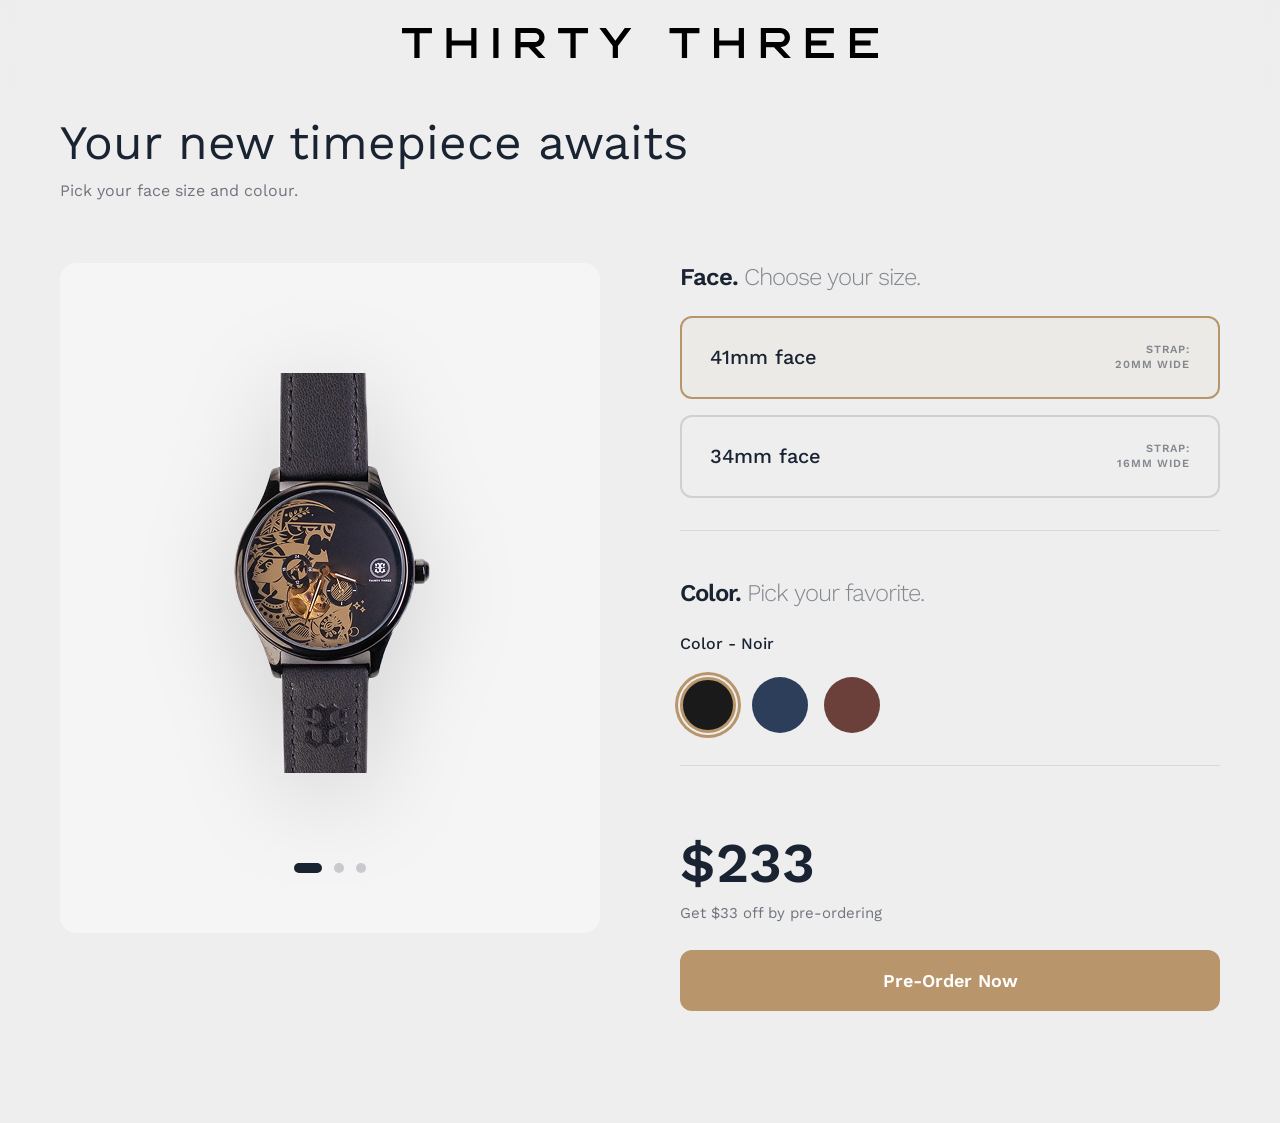
==== pre-order.html @ ae433967 "Pre-Order Page" ====
<!doctype html>
<html lang="en">
  <head>
    <meta charset="UTF-8" />
    <meta name="viewport" content="width=device-width, initial-scale=1.0" />
    <title>Pre-Order | ThirtyThree Collection</title>
    <link
      rel="icon"
      type="image/x-icon"
      href="./Assets/Logomark - Black-1.png"
    />
    <link rel="stylesheet" href="style.css" />
  </head>
  <body>
    <div class="top-logo-brand" id="topLogoBrand">
      <a href="index.html" class="brand-logo-link">
        <img
          src="./Assets/logo text - rexton.svg"
          alt="ThirtyThree Collection"
          class="brand-logo"
        />
      </a>
    </div>

    <section class="preorder-section">
      <div class="preorder-container">
        <div class="preorder-header">
          <h1 class="preorder-title">Your new timepiece awaits</h1>
          <p class="preorder-subtitle">Pick your face size and colour.</p>
        </div>

        <div class="preorder-content">
          <div class="preorder-image-section">
            <div class="watch-display-area">
              <img
                src="./Assets/Chapter 1.1 Noir/Noir M main 01.png"
                alt="Selected watch"
                class="selected-watch-image"
                id="selectedWatchImage"
              />
            </div>
            <div class="image-dots">
              <span class="dot active"></span>
              <span class="dot"></span>
              <span class="dot"></span>
            </div>
          </div>

          <div class="preorder-config-section">
            <div class="config-group">
              <h2 class="config-label">
                Face. <span class="config-label-light">Choose your size.</span>
              </h2>

              <div class="size-options">
                <div class="size-option active" data-size="41mm">
                  <div class="size-option-content">
                    <span class="size-option-name">41mm face</span>
                    <span class="size-option-detail"
                      >STRAP:<br />20MM WIDE</span
                    >
                  </div>
                </div>

                <div class="size-option" data-size="34mm">
                  <div class="size-option-content">
                    <span class="size-option-name">34mm face</span>
                    <span class="size-option-detail"
                      >STRAP:<br />16MM WIDE</span
                    >
                  </div>
                </div>
              </div>
            </div>

            <div class="config-group">
              <h2 class="config-label">
                Color.
                <span class="config-label-light">Pick your favorite.</span>
              </h2>

              <p class="selected-color-name">Color - Noir</p>

              <div class="color-options">
                <div
                  class="color-swatch active"
                  data-color="noir"
                  style="background: #1a1a1a"
                ></div>
                <div
                  class="color-swatch"
                  data-color="marine"
                  style="background: #2c3e5a"
                ></div>
                <div
                  class="color-swatch"
                  data-color="cognac"
                  style="background: #6b3f3a"
                ></div>
              </div>
            </div>

            <div class="config-group price-section">
              <div class="price-display">
                <div class="price-amount">$233</div>
                <div class="price-discount">Get $33 off by pre-ordering</div>
              </div>

              <button class="preorder-cta-button">Pre-Order Now</button>
            </div>
          </div>
        </div>
      </div>
    </section>

    <script src="script.js"></script>
  </body>
</html>
---- style.css ----
@import url("https://fonts.googleapis.com/css2?family=Work+Sans:ital,wght@0,100..900;1,100..900&display=swap");

* {
  margin: 0;
  padding: 0;
  box-sizing: border-box;
}

:root {
  --midnight: #0a0a0a;
  --gold: #b8956a;
  --cream: #f5f3f0;
  --navy: #1a2332;
  --off-white: #eeeeee;

  --fw-light: 300;
  --fw-regular: 400;
  --fw-medium: 500;
  --fw-semibold: 600;
  --fw-bold: 700;

  --fs-xs: 11px;
  --fs-sm: 13px;
  --fs-base: 16px;
  --fs-lg: 18px;
  --fs-xl: 20px;
  --fs-2xl: 24px;
  --fs-3xl: 36px;
  --fs-4xl: 44px;
  --fs-5xl: 52px;
  --fs-6xl: 64px;
  --fs-7xl: 100px;
  --fs-8xl: 140px;

  --btn-padding-sm: 12px 32px;
  --btn-padding-md: 16px 48px;
  --btn-padding-lg: 20px 60px;

  --transition-fast: 0.3s ease;
  --transition-base: 0.4s cubic-bezier(0.4, 0, 0.2, 1);
  --transition-slow: 0.6s ease;
}

body {
  font-family: "Work Sans", sans-serif;
  background: var(--off-white);
  color: var(--cream);
  overflow-x: hidden;
  overflow-y: auto; /* Add this */
}

html {
  scroll-behavior: smooth;
}

/* ==================== TYPOGRAPHY SYSTEM ==================== */

h1,
h2,
h3,
h4,
h5,
h6 {
  font-family: "Work Sans", sans-serif;
  font-weight: 700;
  line-height: 1.2;
  color: var(--navy);
  margin: 0;
}

h1 {
  font-size: var(--fs-8xl);
  letter-spacing: -3px;
  line-height: 0.95;
}

h2 {
  font-size: var(--fs-6xl);
  letter-spacing: -1px;
}

h3 {
  font-size: var(--fs-xl);
  font-weight: 600;
  letter-spacing: 0;
}

h4 {
  font-size: var(--fs-2xl);
  font-weight: 600;
}

h5 {
  font-size: var(--fs-lg);
  font-weight: 600;
}

h6 {
  font-size: var(--fs-base);
  font-weight: 600;
}

p {
  font-family: "Work Sans", sans-serif;
  font-size: var(--fs-base);
  font-weight: 400;
  line-height: 1.6;
  color: var(--navy);
  margin: 0;
}

.text-display {
  font-family: "Work Sans", sans-serif;
  font-size: var(--fs-8xl);
  font-weight: 700;
  letter-spacing: -3px;
  line-height: 0.95;
}

.text-title {
  font-family: "Work Sans", sans-serif;
  font-size: var(--fs-6xl);
  font-weight: 700;
  letter-spacing: -1px;
}

.text-subtitle {
  font-size: var(--fs-base);
  font-weight: 300;
  letter-spacing: 4px;
  text-transform: uppercase;
  color: rgba(26, 35, 50, 0.5);
}

.text-lg {
  font-size: var(--fs-lg);
  line-height: 1.6;
}

.text-sm {
  font-size: var(--fs-sm);
  line-height: 1.5;
}

.text-xs {
  font-size: var(--fs-xs);
  line-height: 1.4;
}

.text-label {
  font-size: var(--fs-sm);
  font-weight: 400;
  letter-spacing: 2px;
  text-transform: uppercase;
}

.text-accent {
  font-style: italic;
  color: var(--gold);
}

.font-light {
  font-weight: var(--fw-light);
}
.font-regular {
  font-weight: var(--fw-regular);
}
.font-medium {
  font-weight: var(--fw-medium);
}
.font-semibold {
  font-weight: var(--fw-semibold);
}
.font-bold {
  font-weight: var(--fw-bold);
}

.text-navy {
  color: var(--navy);
}
.text-gold {
  color: var(--gold);
}
.text-cream {
  color: var(--cream);
}
.text-midnight {
  color: var(--midnight);
}
.text-muted {
  color: rgba(26, 35, 50, 0.6);
}

.text-left {
  text-align: left;
}
.text-center {
  text-align: center;
}
.text-right {
  text-align: right;
}

@media (max-width: 1200px) {
  h1,
  .text-display {
    font-size: 100px;
    letter-spacing: -2px;
  }

  h2,
  .text-title {
    font-size: 52px;
  }
}

@media (max-width: 900px) {
  h1,
  .text-display {
    font-size: 80px;
    letter-spacing: -1.5px;
  }

  h2,
  .text-title {
    font-size: 44px;
  }

  h3 {
    font-size: 18px;
  }
}

@media (max-width: 768px) {
  h1,
  .text-display {
    font-size: 64px;
    letter-spacing: -1px;
  }

  h2,
  .text-title {
    font-size: 36px;
  }

  h3 {
    font-size: 18px;
  }

  .text-subtitle {
    font-size: 13px;
    letter-spacing: 3px;
  }

  p {
    font-size: 15px;
  }
}

@media (max-width: 480px) {
  h1,
  .text-display {
    font-size: 48px;
    letter-spacing: -0.5px;
    line-height: 1;
  }

  h2,
  .text-title {
    font-size: 32px;
  }

  h3 {
    font-size: 17px;
  }

  .text-subtitle {
    font-size: 12px;
  }

  p {
    font-size: 14px;
  }
}

/* ==================== PRELOADER ==================== */

/* ==================== PRELOADER ==================== */

.preloader {
  position: fixed;
  top: 0;
  left: 0;
  width: 100%;
  height: 100%;
  background: var(--off-white);
  display: flex;
  align-items: center;
  justify-content: center;
  z-index: 9999;
  opacity: 1;
  transition: opacity 0.8s ease;
}

.preloader.hidden {
  opacity: 0;
  pointer-events: none;
}

body.loading {
  overflow: hidden;
}

body.loading .top-logo-brand,
body.loading .hero,
body.loading .watch-sequence-section {
  opacity: 0;
}

.top-logo-brand,
.hero,
.watch-sequence-section {
  transition: opacity 0.8s ease 0.3s;
}

body.loaded .top-logo-brand,
body.loaded .hero,
body.loaded .watch-sequence-section {
  opacity: 1;
}

.preloader-content {
  position: relative;
  width: 300px;
  height: 300px;
}

.preloader-circle {
  width: 100%;
  height: 100%;
  transform: rotate(-90deg);
}

.preloader-track {
  fill: none;
  stroke: rgba(26, 35, 50, 0.1);
  stroke-width: 4;
}

.preloader-progress {
  fill: none;
  stroke: var(--gold);
  stroke-width: 4;
  stroke-linecap: round;
  stroke-dasharray: 534;
  stroke-dashoffset: 534;
  transition: stroke-dashoffset 0.1s linear;
}

.preloader-percentage {
  position: absolute;
  top: 50%;
  left: 50%;
  transform: translate(-50%, -50%);
  font-family: "Work Sans", sans-serif;
  font-size: 70px;
  font-weight: 600;
  color: var(--navy);
  background: var(--off-white);
  width: 100px;
  height: 100px;
  border-radius: 50%;
  display: flex;
  align-items: center;
  justify-content: center;
  z-index: 2;
}

.preloader-hand {
  position: absolute;
  top: 50%;
  left: 50%;
  width: 2px;
  height: 40px;
  background: var(--navy);
  transform-origin: 50% 100px;
  transform: translate(-50%, -100px) rotate(0deg);
  transition: opacity 0.3s ease;
  z-index: 1;
}

@media (max-width: 480px) {
  .preloader-content {
    width: 220px;
    height: 220px;
  }

  .preloader-hand {
    height: 80px;
    transform-origin: 50% 80px;
    transform: translate(-50%, -80px) rotate(0deg);
  }

  .preloader-percentage {
    font-size: 36px;
    width: 80px;
    height: 80px;
  }
}

/* ==================== TOP LOGO BRAND SYSTEM ==================== */

.top-logo-brand {
  position: fixed;
  top: 0;
  left: 0;
  right: 0;
  z-index: 200;
  display: flex;
  justify-content: center;
  align-items: center;
  padding: 28px 20px;
  background: rgba(238, 238, 238, 0.95);
  backdrop-filter: blur(12px);
  transition: all 0.4s cubic-bezier(0.4, 0.2, 1);
}

.top-logo-brand.scrolled {
  padding: 20px 20px;
  background: rgba(238, 238, 238, 0.98);
  box-shadow: none;
}

.brand-logo-link {
  display: block;
  text-decoration: none;
  transition: transform 0.3s ease;
}

.brand-logo-link:hover {
  transform: scale(1.02);
}

.brand-logo-link:active {
  transform: scale(0.98);
}

.brand-logo {
  height: 30px;
  width: auto;
  display: block;
  transition: all 0.4s cubic-bezier(0.4, 0, 0.2, 1);
  filter: brightness(0) saturate(100%);
}

.top-logo-brand.scrolled .brand-logo {
  height: 26px;
}

@media (max-width: 900px) {
  .top-logo-brand {
    padding: 24px 0;
  }

  .top-logo-brand.scrolled {
    padding: 16px 0;
  }

  .brand-logo {
    height: 28px;
  }

  .top-logo-brand.scrolled .brand-logo {
    height: 25px;
  }
}

@media (max-width: 768px) {
  .top-logo-brand {
    padding: 20px 16px;
  }

  .top-logo-brand.scrolled {
    padding: 14px 16px;
  }

  .brand-logo {
    height: 25px;
    max-width: calc(100vw - 32px);
  }

  .top-logo-brand.scrolled .brand-logo {
    height: 22px;
  }
}

@media (max-width: 480px) {
  .top-logo-brand {
    padding: 16px 0;
  }

  .top-logo-brand.scrolled {
    padding: 12px 0;
  }

  .brand-logo {
    height: 22px;
  }

  .top-logo-brand.scrolled .brand-logo {
    height: 18px;
  }
}

/* ==================== BUTTON SYSTEM ==================== */

.btn,
button.btn,
a.btn {
  font-family: inherit;
  font-size: var(--fs-sm);
  letter-spacing: 3px;
  text-transform: uppercase;
  font-weight: var(--fw-semibold);

  display: inline-block;
  padding: 16px 48px;

  border: none;
  background: transparent;
  cursor: pointer;
  text-decoration: none;
  white-space: nowrap;

  position: relative;
  overflow: hidden;

  transition: all var(--transition-base);
}

.btn-primary {
  background: transparent;
  border: 2px solid var(--gold);
  color: var(--gold);
}

.btn-primary::before {
  content: "";
  position: absolute;
  top: 0;
  left: -100%;
  width: 100%;
  height: 100%;
  background: var(--gold);
  transition: left 0.4s cubic-bezier(0.4, 0, 0.2, 1);
  z-index: -1;
}

.btn-primary:hover {
  color: var(--midnight);
  border-color: var(--gold);
  transform: translateY(-2px);
  box-shadow: 0 10px 40px rgba(184, 149, 106, 0.3);
}

.btn-primary:hover::before {
  left: 0;
}

.btn-primary:active {
  transform: translateY(0);
}

.btn-secondary {
  background: rgba(184, 149, 106, 0.08);
  border: 2px solid var(--gold);
  color: var(--gold);
}

.btn-secondary:hover {
  background: var(--gold);
  color: var(--midnight);
  transform: translateY(-2px);
  box-shadow: 0 10px 40px rgba(184, 149, 106, 0.3);
}

.btn-secondary:active {
  transform: translateY(0);
}

.btn-tertiary {
  padding: 16px 48px;
  background: transparent;
  border: none;
  color: var(--gold);
}

.btn-tertiary::after {
  content: "";
  position: absolute;
  bottom: 12px;
  left: 48px;
  right: 48px;
  width: 0;
  height: 1px;
  background: var(--gold);
  transition: width 0.4s cubic-bezier(0.4, 0, 0.2, 1);
}

.btn-tertiary:hover::after {
  width: calc(100% - 96px);
}

.btn-dark {
  border-color: var(--navy);
  color: var(--navy);
}

.btn-dark::before {
  background: var(--navy);
}

.btn-dark:hover {
  color: var(--cream);
}

.btn-sm {
  padding: 12px 32px;
  font-size: var(--fs-xs);
  letter-spacing: 2px;
}

.btn-sm.btn-tertiary::after {
  left: 32px;
  right: 32px;
  bottom: 10px;
}

.btn-sm.btn-tertiary:hover::after {
  width: calc(100% - 64px);
}

.btn-md {
  padding: 16px 48px;
  font-size: var(--fs-sm);
}

.btn-lg {
  padding: 20px 60px;
  font-size: var(--fs-sm);
}

.btn-lg.btn-tertiary::after {
  left: 60px;
  right: 60px;
  bottom: 16px;
}

.btn-lg.btn-tertiary:hover::after {
  width: calc(100% - 120px);
}

.btn:disabled,
.btn.disabled {
  opacity: 0.5;
  cursor: not-allowed;
  transform: none !important;
  pointer-events: none;
}

.btn:disabled:hover,
.btn.disabled:hover {
  box-shadow: none;
  transform: none !important;
}

.btn-animated {
  opacity: 0;
  transform: translateY(20px);
  animation: fadeInUp 1s ease forwards 1.6s;
}

@media (max-width: 768px) {
  .btn-primary,
  .btn-secondary {
    padding: 16px 48px;
    font-size: var(--fs-xs);
  }

  .btn-lg {
    padding: 16px 48px;
    font-size: var(--fs-xs);
  }
}

@media (max-width: 480px) {
  .btn-primary,
  .btn-secondary {
    padding: 12px 32px;
    font-size: 11px;
    letter-spacing: 2px;
  }

  .btn-lg {
    padding: 12px 32px;
    font-size: 11px;
  }

  .btn-md {
    padding: 12px 32px;
    font-size: 11px;
  }
}

.cta-button {
  font-family: inherit;
  font-size: var(--fs-sm);
  letter-spacing: 3px;
  text-transform: uppercase;
  font-weight: var(--fw-semibold);
  display: inline-block;
  padding: 20px 60px;
  border: 2px solid var(--gold);
  background: transparent;
  color: var(--gold);
  cursor: pointer;
  text-decoration: none;
  white-space: nowrap;
  position: relative;
  overflow: hidden;
  transition: all var(--transition-base);
}

.cta-button::before {
  content: "";
  position: absolute;
  top: 0;
  left: -100%;
  width: 100%;
  height: 100%;
  background: var(--gold);
  transition: left 0.4s cubic-bezier(0.4, 0, 0.2, 1);
  z-index: -1;
}

.cta-button:hover {
  color: var(--midnight);
  transform: translateY(-2px);
  box-shadow: 0 10px 40px rgba(184, 149, 106, 0.3);
}

.cta-button:hover::before {
  left: 0;
}

.cta-button.secondary {
  background: rgba(184, 149, 106, 0.08);
}

.cta-button.secondary:hover {
  background: var(--gold);
}

.hero .cta-button {
  opacity: 0;
  transform: translateY(20px);
  animation: fadeInUp 1s ease forwards 1.6s;
}
/* ==================== HERO SECTION ==================== */

.hero {
  position: relative;
  min-height: 50vh;
  display: flex;
  align-items: center;
  justify-content: center;
  overflow: hidden;
  padding: 120px 40px 60px;
}

.logo-watermark {
  position: absolute;
  top: 60%;
  left: 50%;
  transform: translate(-50%, -50%);
  width: 170px;
  height: 170px;
  opacity: 0.04;
  pointer-events: none;
  z-index: 1;
}

.logo-watermark img {
  width: 100%;
  height: 100%;
  object-fit: contain;
  filter: brightness(1.8) contrast(0.8);
}

.hero-label {
  position: absolute;
  z-index: 5;
  display: flex;
  flex-direction: column;
  font-size: 12px;
  letter-spacing: 1px;
  text-transform: uppercase;
  font-weight: 400;
  color: var(--navy);
  line-height: 1.5;
  font-family: "Work Sans", sans-serif;
}

.hero-label span {
  display: block;
}

.hero-label-top-left {
  top: 120px;
  left: 40px;
}

.hero-label-top-right {
  top: 120px;
  right: 40px;
  text-align: right;
}

.hero-label-bottom-right {
  bottom: 60px;
  right: 40px;
  text-align: right;
}

.hero-headline {
  position: absolute;
  bottom: 60px;
  left: 40px;
  z-index: 5;
  display: flex;
  flex-direction: column;
  letter-spacing: 1px;
  color: var(--navy);
  line-height: 1;
  font-family: "Work Sans", sans-serif;
}

.headline-line {
  font-size: 36px;
  font-weight: 300;
}

.headline-accent {
  font-size: 40px;
  font-weight: 600;
}

@media (max-width: 1200px) {
  .hero {
    min-height: 40vh;
    padding: 100px 40px 60px;
  }

  .logo-watermark {
    width: 150px;
    height: 150px;
  }

  .hero-label {
    font-size: 11px;
  }

  .hero-label-top-left {
    top: 100px;
    left: 30px;
  }

  .hero-label-top-right {
    top: 100px;
    right: 30px;
  }

  .hero-label-bottom-right {
    bottom: 50px;
    right: 30px;
  }

  .hero-headline {
    bottom: 50px;
    left: 30px;
  }

  .headline-line {
    font-size: 32px;
  }

  .headline-accent {
    font-size: 36px;
  }
}

@media (max-width: 768px) {
  .hero {
    min-height: 40vh;
    padding: 100px 20px 40px;
  }

  .logo-watermark {
    width: 110px;
    height: 110px;
    opacity: 0.03;
  }

  .hero-label {
    font-size: 8px;
  }

  .hero-label-top-left {
    top: 80px;
    left: 20px;
  }

  .hero-label-top-right {
    top: 80px;
    right: 20px;
  }

  .hero-label-bottom-right {
    bottom: 40px;
    right: 20px;
  }

  .hero-headline {
    bottom: 40px;
    left: 20px;
  }

  .headline-line {
    font-size: 20px;
  }

  .headline-accent {
    font-size: 24px;
  }
}

@media (max-width: 480px) {
  .hero {
    min-height: 30vh;
    padding: 70px 16px 20px;
  }

  .logo-watermark {
    width: 100px;
    height: 100px;
  }

  .hero-label {
    font-size: 7px;
  }

  .hero-label-top-left {
    top: 70px;
    left: 16px;
  }

  .hero-label-top-right {
    top: 70px;
    right: 16px;
  }

  .hero-label-bottom-right {
    bottom: 30px;
    right: 16px;
  }

  .hero-headline {
    bottom: 30px;
    left: 16px;
  }

  .headline-line {
    font-size: 18px;
  }

  .headline-accent {
    font-size: 22px;
  }
}

/* ==================== WATCH SEQUENCE SECTION ==================== */

.watch-sequence-section {
  position: relative;
  min-height: 80vh;
  display: flex;
  align-items: center;
  justify-content: center;
  padding: 0;
  margin-top: 0;
}

.watch-sequence-container {
  width: 100%;
  height: 100%;
}

.watch-sequence-image {
  width: 100%;
  height: 100%;
  object-fit: contain;
}
@media (max-width: 1200px) {
  .watch-sequence-section {
    min-height: 10vh;
    padding: 0;
    margin-top: 0;
  }

  .watch-sequence-container {
    width: 100%;
    height: 100%;
  }

  .watch-sequence-image {
    width: 100%;
    height: 100%;
    object-fit: contain;
  }
}

@media (max-width: 768px) {
  .watch-sequence-section {
    min-height: 10vh;
    padding: 0;
    margin-top: 0;
  }

  .watch-sequence-container {
    width: 100%;
    height: 100%;
  }

  .watch-sequence-image {
    width: 100%;
    height: 100%;
    object-fit: contain;
  }
}

@media (max-width: 480px) {
  .watch-sequence-section {
    min-height: 10vh;
    padding: 0;
    margin-top: 0;
  }

  .watch-sequence-container {
    width: 100%;
    height: 100%;
  }

  .watch-sequence-image {
    width: 100%;
    height: 100%;
    object-fit: contain;
  }
}

/* ==================== WATCH SHOWCASE SECTION ==================== */

.watch-showcase {
  position: relative;
  padding: 80px 40px;
  min-height: 0;
}

.watch-showcase-container {
  max-width: 1400px;
  margin: 0 auto;
}

.watch-display {
  position: relative;
  width: 100%;
  min-height: 400px;
}

.watch-image {
  position: absolute;
  top: 0;
  left: 0;
  right: 0;
  width: 100%;
  opacity: 0;
  transition: opacity 0.5s ease;
  pointer-events: none;
}

.watch-image.active {
  opacity: 1;
  pointer-events: auto;
}

.watch-image img {
  width: 100%;
  height: auto;
  object-fit: contain;
}

@media (max-width: 1200px) {
  .watch-showcase {
    padding: 60px 40px;
  }

  .watch-display {
    min-height: 350px;
  }
}

@media (max-width: 768px) {
  .watch-showcase {
    padding: 50px 20px;
  }

  .watch-display {
    min-height: 300px;
  }
}

@media (max-width: 480px) {
  .watch-showcase {
    padding: 40px 16px;
  }

  .watch-display {
    min-height: 250px;
  }
}
/* ==================== SHOP SECTION ==================== */

.shop-section {
  background: var(--off-white);
  padding: 120px 60px;
  min-height: 100vh;
}

.shop-container {
  max-width: 1400px;
  margin: 0 auto;
}

.section-header {
  text-align: center;
  margin-bottom: 80px;
  opacity: 0;
  transform: translateY(30px);
  animation: fadeInUp 1s ease forwards;
}

.section-title {
  font-family: "Work Sans", sans-serif;
  font-size: 48px;
  font-weight: 400;
  color: var(--navy);
  margin-bottom: 0;
  letter-spacing: 0;
}

.size-divider {
  display: flex;
  align-items: center;
  justify-content: center;
  margin: 60px 0 48px;
  gap: 32px;
}

.size-divider::before,
.size-divider::after {
  content: "";
  flex: 1;
  height: 1px;
  background: rgba(26, 35, 50, 0.2);
  max-width: 300px;
}

.size-label {
  font-size: 24px;
  font-weight: 600;
  color: var(--navy);
  letter-spacing: 2px;
}

.watch-grid {
  display: grid;
  grid-template-columns: repeat(3, 1fr);
  gap: 48px;
  margin-bottom: 48px;
}

.watch-card {
  background: #fff;
  border: 1px solid rgba(26, 35, 50, 0.1);
  border-radius: 0;
  overflow: hidden;
  cursor: pointer;
  transition: all 0.4s cubic-bezier(0.4, 0, 0.2, 1);
  opacity: 0;
  transform: translateY(40px);
  animation: fadeInUp 0.8s ease forwards;
}

.watch-card:nth-child(1) {
  animation-delay: 0.1s;
}

.watch-card:nth-child(2) {
  animation-delay: 0.2s;
}

.watch-card:nth-child(3) {
  animation-delay: 0.3s;
}

.watch-card:hover {
  transform: translateY(-8px);
  border-color: rgba(184, 149, 106, 0.3);
  box-shadow: 0 20px 60px rgba(184, 149, 106, 0.15);
}

.watch-card-image {
  position: relative;
  background: #f0f0f0;
  padding: 48px 32px;
  display: flex;
  align-items: center;
  justify-content: center;
  min-height: 400px;
  overflow: hidden;
}

.watch-card-image img {
  width: 100%;
  height: 100%;
  filter: drop-shadow(0 20px 50px rgba(0, 0, 0, 0.2));
  transition: all 0.4s cubic-bezier(0.4, 0, 0.2, 1);
  position: absolute;
  top: 0;
  left: 0;
}

.watch-card-image .main-image {
  opacity: 1;
  z-index: 1;
}

.watch-card-image .hover-image {
  opacity: 0;
  z-index: 2;
}

.watch-card:hover .main-image {
  opacity: 0;
}

.watch-card:hover .hover-image {
  opacity: 1;
}

.watch-card:hover .watch-card-image img {
  transform: scale(1.01);
}

.watch-grid-41mm .watch-card-image .main-image {
  object-fit: contain;
}

.watch-grid-41mm .watch-card-image .hover-image {
  object-fit: cover;
}

.watch-grid-34mm .watch-card-image .main-image {
  object-fit: cover;
}

.watch-grid-34mm .watch-card-image .hover-image {
  object-fit: contain;
}

.watch-card-info {
  padding: 32px 24px;
  background: #fff;
  border-top: 1px solid rgba(26, 35, 50, 0.1);
}

.watch-name {
  font-family: "Work Sans", sans-serif;
  font-size: 20px;
  font-weight: 500;
  color: var(--navy);
  margin-bottom: 20px;
  line-height: 1.3;
  transition: color 0.3s ease;
}

.watch-card:hover .watch-name {
  color: var(--gold);
}

.watch-specs-grid {
  display: grid;
  grid-template-columns: 1fr;
  gap: 12px;
}

.spec-item {
  display: flex;
  justify-content: space-between;
  align-items: center;
  padding-bottom: 12px;
  border-bottom: 1px solid rgba(26, 35, 50, 0.08);
}

.spec-item:last-child {
  border-bottom: none;
  padding-bottom: 0;
}

.spec-label {
  font-size: 10px;
  font-weight: 600;
  letter-spacing: 1px;
  text-transform: uppercase;
  color: rgba(26, 35, 50, 0.6);
}

.spec-value {
  font-size: 10px;
  font-weight: 400;
  letter-spacing: 0.5px;
  text-transform: uppercase;
  color: var(--navy);
  text-align: right;
}

.shop-cta {
  text-align: center;
  margin-top: 80px;
  opacity: 0;
  transform: translateY(20px);
  animation: fadeInUp 1s ease forwards 0.8s;
}

.shop-cta .btn {
  padding: 18px 56px;
  background: var(--gold);
  color: var(--off-white);
  border: none;
  border-radius: 12px;
  font-size: 18px;
  font-weight: 500;
  letter-spacing: 1px;
  text-transform: none;
  transition: all 0.3s ease;
}

.shop-cta .btn::before {
  display: none;
}

.shop-cta .btn:hover {
  background: #c9a677;
  color: var(--off-white);
  transform: translateY(-2px);
  box-shadow: 0 10px 40px rgba(184, 149, 106, 0.3);
}

@media (max-width: 1200px) {
  .shop-section {
    padding: 100px 40px;
  }

  .section-title {
    font-size: 44px;
  }

  .watch-grid {
    gap: 36px;
  }

  .watch-card-image {
    min-height: 350px;
    padding: 40px 28px;
  }

  .watch-name {
    font-size: 18px;
  }
}

@media (max-width: 900px) {
  .watch-grid {
    grid-template-columns: repeat(2, 1fr);
    gap: 32px;
  }

  .section-title {
    font-size: 38px;
  }

  .size-divider::before,
  .size-divider::after {
    max-width: 200px;
  }

  .watch-card-image {
    min-height: 320px;
    padding: 36px 24px;
  }

  .watch-card-info {
    padding: 28px 20px;
  }
}

@media (max-width: 768px) {
  .shop-section {
    padding: 80px 24px;
  }

  .section-header {
    margin-bottom: 60px;
  }

  .section-title {
    font-size: 32px;
  }

  .size-divider {
    margin: 48px 0 36px;
  }

  .size-label {
    font-size: 20px;
  }

  .watch-grid {
    grid-template-columns: 1fr;
    gap: 28px;
  }

  .watch-card-image {
    min-height: 300px;
    padding: 36px 24px;
  }

  .watch-card-info {
    padding: 24px 20px;
  }

  .watch-name {
    font-size: 18px;
  }

  .shop-cta .btn {
    padding: 16px 48px;
    font-size: 16px;
  }
}

@media (max-width: 480px) {
  .shop-section {
    padding: 60px 16px;
  }

  .section-title {
    font-size: 28px;
  }

  .size-divider::before,
  .size-divider::after {
    max-width: 80px;
  }

  .size-label {
    font-size: 18px;
  }

  .watch-card-image {
    min-height: 280px;
    padding: 32px 20px;
  }

  .watch-card-info {
    padding: 20px 16px;
  }

  .watch-name {
    font-size: 17px;
    margin-bottom: 16px;
  }

  .spec-item {
    gap: 8px;
  }

  .spec-label,
  .spec-value {
    font-size: 9px;
  }

  .shop-cta .btn {
    padding: 14px 40px;
    font-size: 15px;
  }
}

/* ==================== ABOUT SECTION ==================== */

.about-section {
  background: var(--cream);
  padding: 120px 60px;
  position: relative;
}

.about-container {
  max-width: 900px;
  margin: 0 auto;
}

.about-content {
  opacity: 0;
  transform: translateY(30px);
  animation: fadeInUp 1s ease forwards 0.2s;
}

.about-title {
  font-family: "Work Sans", sans-serif;
  font-size: 52px;
  font-weight: 700;
  color: var(--navy);
  text-align: center;
  margin-bottom: 60px;
  letter-spacing: -1px;
}

.about-text {
  margin-bottom: 60px;
}

.about-lead {
  font-size: 20px;
  font-weight: 400;
  line-height: 1.7;
  color: var(--navy);
  margin-bottom: 32px;
}

.about-text p {
  font-size: 20px;
  line-height: 1.8;
  color: var(--navy);
  margin-bottom: 24px;
}

.about-text p:last-child {
  margin-bottom: 0;
}

.about-fund {
  background: rgba(184, 149, 106, 0.08);
  border-left: 3px solid var(--gold);
  padding: 40px 48px;
  border-radius: 4px;
}

.fund-title {
  font-family: "Work Sans", sans-serif;
  font-size: 24px;
  font-weight: 600;
  color: var(--gold);
  margin-bottom: 16px;
  letter-spacing: 0;
}

.fund-description {
  font-size: 16px;
  line-height: 1.7;
  color: var(--navy);
  margin: 0;
}

@media (max-width: 1200px) {
  .about-section {
    padding: 100px 40px;
  }

  .about-title {
    font-size: 44px;
  }
}

@media (max-width: 900px) {
  .about-section {
    padding: 80px 40px;
  }

  .about-title {
    font-size: 38px;
    margin-bottom: 48px;
  }

  .about-lead {
    font-size: 18px;
  }

  .about-text p {
    font-size: 16px;
  }
}

@media (max-width: 768px) {
  .about-section {
    padding: 60px 24px;
  }

  .about-container {
    max-width: 100%;
  }

  .about-title {
    font-size: 32px;
    margin-bottom: 40px;
  }

  .about-lead {
    font-size: 17px;
    margin-bottom: 24px;
  }

  .about-text p {
    font-size: 15px;
    margin-bottom: 20px;
  }

  .about-fund {
    padding: 32px 28px;
  }

  .fund-title {
    font-size: 20px;
  }

  .fund-description {
    font-size: 15px;
  }
}

@media (max-width: 480px) {
  .about-section {
    padding: 50px 16px;
  }

  .about-title {
    font-size: 28px;
  }

  .about-fund {
    padding: 24px 20px;
  }
}

/* ==================== LIFESTYLE SECTION ==================== */

.lifestyle-section {
  background: var(--off-white);
  padding: 120px 60px;
}

.lifestyle-container {
  max-width: 1400px;
  margin: 0 auto;
}

.lifestyle-content {
  display: flex;
  flex-direction: column;
  gap: 80px;
}

.lifestyle-text {
  display: flex;
  justify-content: space-between;
  align-items: flex-start;
  gap: 60px;
}

.lifestyle-title {
  font-family: "Work Sans", sans-serif;
  font-size: 52px;
  font-weight: 300;
  color: var(--navy);
  line-height: 1.2;
  margin: 0;
  flex: 1;
}

.lifestyle-title-bold {
  font-weight: 700;
}

.lifestyle-description {
  font-size: 18px;
  line-height: 1.8;
  color: var(--navy);
  max-width: 500px;
  margin: 0;
  flex: 0 0 500px;
  padding-top: 20px;
  border-top: 1px solid rgba(26, 35, 50, 0.2);
}

.lifestyle-grid {
  display: grid;
  grid-template-columns: repeat(6, 1fr);
  grid-template-rows: repeat(2, 280px);
  gap: 16px;
}

.lifestyle-image {
  overflow: hidden;
  border-radius: 4px;
}

.lifestyle-image img {
  width: 100%;
  height: 100%;
  object-fit: cover;
  transition: transform 0.4s ease;
}

.lifestyle-image:hover img {
  transform: scale(1.05);
}

.lifestyle-image-1 {
  grid-column: 1 / 3;
  grid-row: 1 / 2;
}

.lifestyle-image-2 {
  grid-column: 3 / 5;
  grid-row: 1 / 3;
}

.lifestyle-image-3 {
  grid-column: 5 / 7;
  grid-row: 1 / 2;
}

.lifestyle-image-4 {
  grid-column: 1 / 3;
  grid-row: 2 / 3;
}

.lifestyle-image-5 {
  grid-column: 5 / 7;
  grid-row: 2 / 3;
}

@media (max-width: 1200px) {
  .lifestyle-section {
    padding: 100px 40px;
  }

  .lifestyle-title {
    font-size: 44px;
  }

  .lifestyle-description {
    font-size: 14px;
    max-width: 400px;
    flex: 0 0 400px;
  }

  .lifestyle-grid {
    grid-template-rows: repeat(2, 240px);
  }
}

@media (max-width: 900px) {
  .lifestyle-content {
    gap: 60px;
  }

  .lifestyle-text {
    flex-direction: column;
    gap: 32px;
  }

  .lifestyle-title {
    font-size: 38px;
  }

  .lifestyle-description {
    max-width: 100%;
    flex: 1;
    padding-top: 16px;
  }
  .lifestyle-description {
    max-width: 100%;
    flex: 1;
    padding-top: 16px;
  }

  .lifestyle-grid {
    grid-template-columns: repeat(4, 1fr);
    grid-template-rows: repeat(3, 220px);
  }

  .lifestyle-image-1 {
    grid-column: 1 / 3;
    grid-row: 1 / 2;
  }

  .lifestyle-image-2 {
    grid-column: 3 / 5;
    grid-row: 1 / 3;
  }

  .lifestyle-image-3 {
    grid-column: 1 / 3;
    grid-row: 2 / 3;
  }

  .lifestyle-image-4 {
    grid-column: 1 / 3;
    grid-row: 3 / 4;
  }

  .lifestyle-image-5 {
    grid-column: 3 / 5;
    grid-row: 3 / 4;
  }
}

@media (max-width: 768px) {
  .lifestyle-section {
    padding: 80px 24px;
  }

  .lifestyle-title {
    font-size: 32px;
  }

  .lifestyle-description {
    font-size: 14px;
  }

  .lifestyle-grid {
    grid-template-columns: repeat(2, 1fr);
    grid-template-rows: repeat(3, 200px);
    gap: 12px;
  }

  .lifestyle-image-1 {
    grid-column: 1 / 2;
    grid-row: 1 / 2;
  }

  .lifestyle-image-2 {
    grid-column: 2 / 3;
    grid-row: 1 / 3;
  }

  .lifestyle-image-3 {
    grid-column: 1 / 2;
    grid-row: 2 / 3;
  }

  .lifestyle-image-4 {
    grid-column: 1 / 2;
    grid-row: 3 / 4;
  }

  .lifestyle-image-5 {
    grid-column: 2 / 3;
    grid-row: 3 / 4;
  }
}

@media (max-width: 480px) {
  .lifestyle-section {
    padding: 60px 16px;
  }

  .lifestyle-content {
    gap: 48px;
  }

  .lifestyle-title {
    font-size: 28px;
  }

  .lifestyle-description {
    font-size: 13px;
  }

  .lifestyle-grid {
    grid-template-rows: repeat(3, 180px);
    gap: 10px;
  }
}

/* ==================== FOOTER ==================== */
.footer {
  background: var(--midnight);
  color: var(--cream);
  padding: 80px 60px;
  text-align: center;
}

.footer-container {
  max-width: 800px;
  margin: 0 auto;
  display: flex;
  flex-direction: column;
  align-items: center;
  gap: 32px;
}

.footer-title {
  font-family: "Work Sans", sans-serif;
  font-size: 48px;
  font-weight: 400;
  color: var(--cream);
  margin: 0;
}

.footer-subtitle {
  font-size: 16px;
  color: rgba(245, 243, 240, 0.8);
  margin: 0;
}

.footer-cta-button {
  padding: 16px 48px;
  background: var(--gold);
  color: var(--midnight);
  border: none;
  border-radius: 8px;
  font-size: 18px;
  font-weight: 600;
  text-decoration: none;
  cursor: pointer;
  transition: all 0.3s ease;
}

.footer-cta-button:hover {
  background: #c9a677;
  transform: translateY(-2px);
}

.footer-date {
  font-size: 32px;
  font-weight: 300;
  color: var(--cream);
  margin-top: 16px;
}

.footer-countdown {
  display: flex;
  gap: 24px;
  margin-top: 16px;
}

.countdown-box {
  border: 2px solid rgba(245, 243, 240, 0.3);
  border-radius: 12px;
  padding: 24px 32px;
  min-width: 120px;
  display: flex;
  flex-direction: column;
  align-items: center;
  justify-content: center;
}

.countdown-number {
  font-size: 64px;
  font-weight: 400;
  color: var(--cream);
  line-height: 1;
  margin-bottom: 8px;
  font-variant-numeric: tabular-nums;
  width: 100%;
  text-align: center;
}

.countdown-label {
  font-size: 12px;
  letter-spacing: 2px;
  color: rgba(245, 243, 240, 0.6);
}

.footer-instagram {
  font-size: 12px;
  letter-spacing: 3px;
  color: rgba(245, 243, 240, 0.6);
  text-decoration: none;
  margin-top: 16px;
  transition: color 0.3s ease;
}

.footer-instagram:hover {
  color: var(--gold);
}

@media (max-width: 768px) {
  .footer {
    padding: 60px 24px;
  }

  .footer-title {
    font-size: 36px;
  }

  .footer-subtitle {
    font-size: 14px;
  }

  .footer-date {
    font-size: 24px;
  }

  .footer-countdown {
    gap: 16px;
  }

  .countdown-box {
    padding: 20px 24px;
    min-width: 100px;
  }

  .countdown-number {
    font-size: 48px;
  }
}

@media (max-width: 480px) {
  .footer {
    padding: 50px 16px;
  }

  .footer-title {
    font-size: 28px;
  }

  .countdown-box {
    padding: 16px 20px;
    min-width: 80px;
  }

  .countdown-number {
    font-size: 40px;
  }

  .countdown-label {
    font-size: 10px;
  }
}
/* ==================== FOOTER END ==================== */

/* ==================== PRE-ORDER PAGE ==================== */

.preorder-section {
  background: var(--off-white);
  padding: 120px 60px 80px;
  min-height: 100vh;
}

.preorder-container {
  max-width: 1400px;
  margin: 0 auto;
}

.preorder-header {
  text-align: left;
  margin-bottom: 60px;
}

.preorder-title {
  font-family: "Work Sans", sans-serif;
  font-size: 48px;
  font-weight: 400;
  color: var(--navy);
  margin-bottom: 12px;
  letter-spacing: 0;
}

.preorder-subtitle {
  font-size: 16px;
  color: rgba(26, 35, 50, 0.6);
  margin: 0;
}

.preorder-content {
  display: grid;
  grid-template-columns: 1fr 1fr;
  gap: 80px;
  align-items: start;
}

.preorder-image-section {
  background: #f5f5f5;
  border-radius: 16px;
  padding: 60px;
  display: flex;
  flex-direction: column;
  align-items: center;
  position: sticky;
  top: 120px;
}

.watch-display-area {
  width: 100%;
  display: flex;
  justify-content: center;
  align-items: center;
  min-height: 500px;
}

.selected-watch-image {
  max-width: 100%;
  height: auto;
  object-fit: contain;
  filter: drop-shadow(0 20px 50px rgba(0, 0, 0, 0.15));
}

.image-dots {
  display: flex;
  gap: 12px;
  margin-top: 40px;
}

.dot {
  width: 10px;
  height: 10px;
  border-radius: 50%;
  background: rgba(26, 35, 50, 0.2);
  transition: all 0.3s ease;
  cursor: pointer;
}

.dot.active {
  background: var(--navy);
  width: 28px;
  border-radius: 5px;
}

.preorder-config-section {
  display: flex;
  flex-direction: column;
  gap: 48px;
}

.config-group {
  border-bottom: 1px solid rgba(26, 35, 50, 0.1);
  padding-bottom: 32px;
}

.config-group:last-child {
  border-bottom: none;
}

.config-label {
  font-family: "Work Sans", sans-serif;
  font-size: 24px;
  font-weight: 600;
  color: var(--navy);
  margin-bottom: 24px;
}

.config-label-light {
  font-weight: 300;
  color: rgba(26, 35, 50, 0.5);
}

.size-options {
  display: flex;
  flex-direction: column;
  gap: 16px;
}

.size-option {
  border: 2px solid rgba(26, 35, 50, 0.15);
  border-radius: 12px;
  padding: 24px 28px;
  cursor: pointer;
  transition: all 0.3s ease;
}

.size-option:hover {
  border-color: var(--gold);
}

.size-option.active {
  border-color: var(--gold);
  background: rgba(184, 149, 106, 0.05);
}

.size-option-content {
  display: flex;
  justify-content: space-between;
  align-items: center;
}

.size-option-name {
  font-size: 20px;
  font-weight: 500;
  color: var(--navy);
}

.size-option-detail {
  font-size: 11px;
  font-weight: 600;
  letter-spacing: 1px;
  color: rgba(26, 35, 50, 0.5);
  text-align: right;
  line-height: 1.4;
}

.selected-color-name {
  font-size: 16px;
  font-weight: 500;
  color: var(--navy);
  margin-bottom: 20px;
}

.color-options {
  display: flex;
  gap: 16px;
}

.color-swatch {
  width: 56px;
  height: 56px;
  border-radius: 50%;
  cursor: pointer;
  border: 3px solid transparent;
  transition: all 0.3s ease;
  position: relative;
}

.color-swatch:hover {
  transform: scale(1.1);
}

.color-swatch.active {
  border-color: var(--gold);
  box-shadow:
    0 0 0 2px var(--off-white),
    0 0 0 5px var(--gold);
}

.price-section {
  padding-top: 16px;
}

.price-display {
  margin-bottom: 28px;
}

.price-amount {
  font-size: 56px;
  font-weight: 600;
  color: var(--navy);
  margin-bottom: 8px;
}

.price-discount {
  font-size: 15px;
  color: rgba(26, 35, 50, 0.6);
}

.preorder-cta-button {
  width: 100%;
  padding: 20px 48px;
  background: var(--gold);
  color: #fff;
  border: none;
  border-radius: 12px;
  font-size: 18px;
  font-weight: 600;
  cursor: pointer;
  transition: all 0.3s ease;
  font-family: "Work Sans", sans-serif;
}

.preorder-cta-button:hover {
  background: #c9a677;
  transform: translateY(-2px);
  box-shadow: 0 10px 40px rgba(184, 149, 106, 0.3);
}

@media (max-width: 1200px) {
  .preorder-content {
    gap: 60px;
  }

  .preorder-image-section {
    padding: 48px;
  }
}

@media (max-width: 900px) {
  .preorder-section {
    padding: 100px 40px 60px;
  }

  .preorder-content {
    grid-template-columns: 1fr;
    gap: 48px;
  }

  .preorder-image-section {
    position: static;
    padding: 40px;
  }

  .watch-display-area {
    min-height: 400px;
  }

  .preorder-title {
    font-size: 40px;
  }
}

@media (max-width: 768px) {
  .preorder-section {
    padding: 80px 24px 60px;
  }

  .preorder-title {
    font-size: 36px;
  }

  .preorder-image-section {
    padding: 32px;
  }

  .watch-display-area {
    min-height: 350px;
  }

  .config-label {
    font-size: 20px;
  }

  .price-amount {
    font-size: 48px;
  }
}

@media (max-width: 480px) {
  .preorder-section {
    padding: 70px 16px 50px;
  }

  .preorder-title {
    font-size: 28px;
  }

  .preorder-subtitle {
    font-size: 14px;
  }

  .preorder-image-section {
    padding: 24px;
    border-radius: 12px;
  }

  .watch-display-area {
    min-height: 300px;
  }

  .size-option {
    padding: 20px 20px;
  }

  .size-option-name {
    font-size: 18px;
  }

  .size-option-detail {
    font-size: 10px;
  }

  .color-swatch {
    width: 48px;
    height: 48px;
  }

  .price-amount {
    font-size: 40px;
  }

  .preorder-cta-button {
    padding: 18px 40px;
    font-size: 16px;
  }
}

/* ==================== PRE-ORDER PAGE END ==================== */

@keyframes fadeInUp {
  from {
    opacity: 0;
    transform: translateY(30px);
  }
  to {
    opacity: 1;
    transform: translateY(0);
  }
}
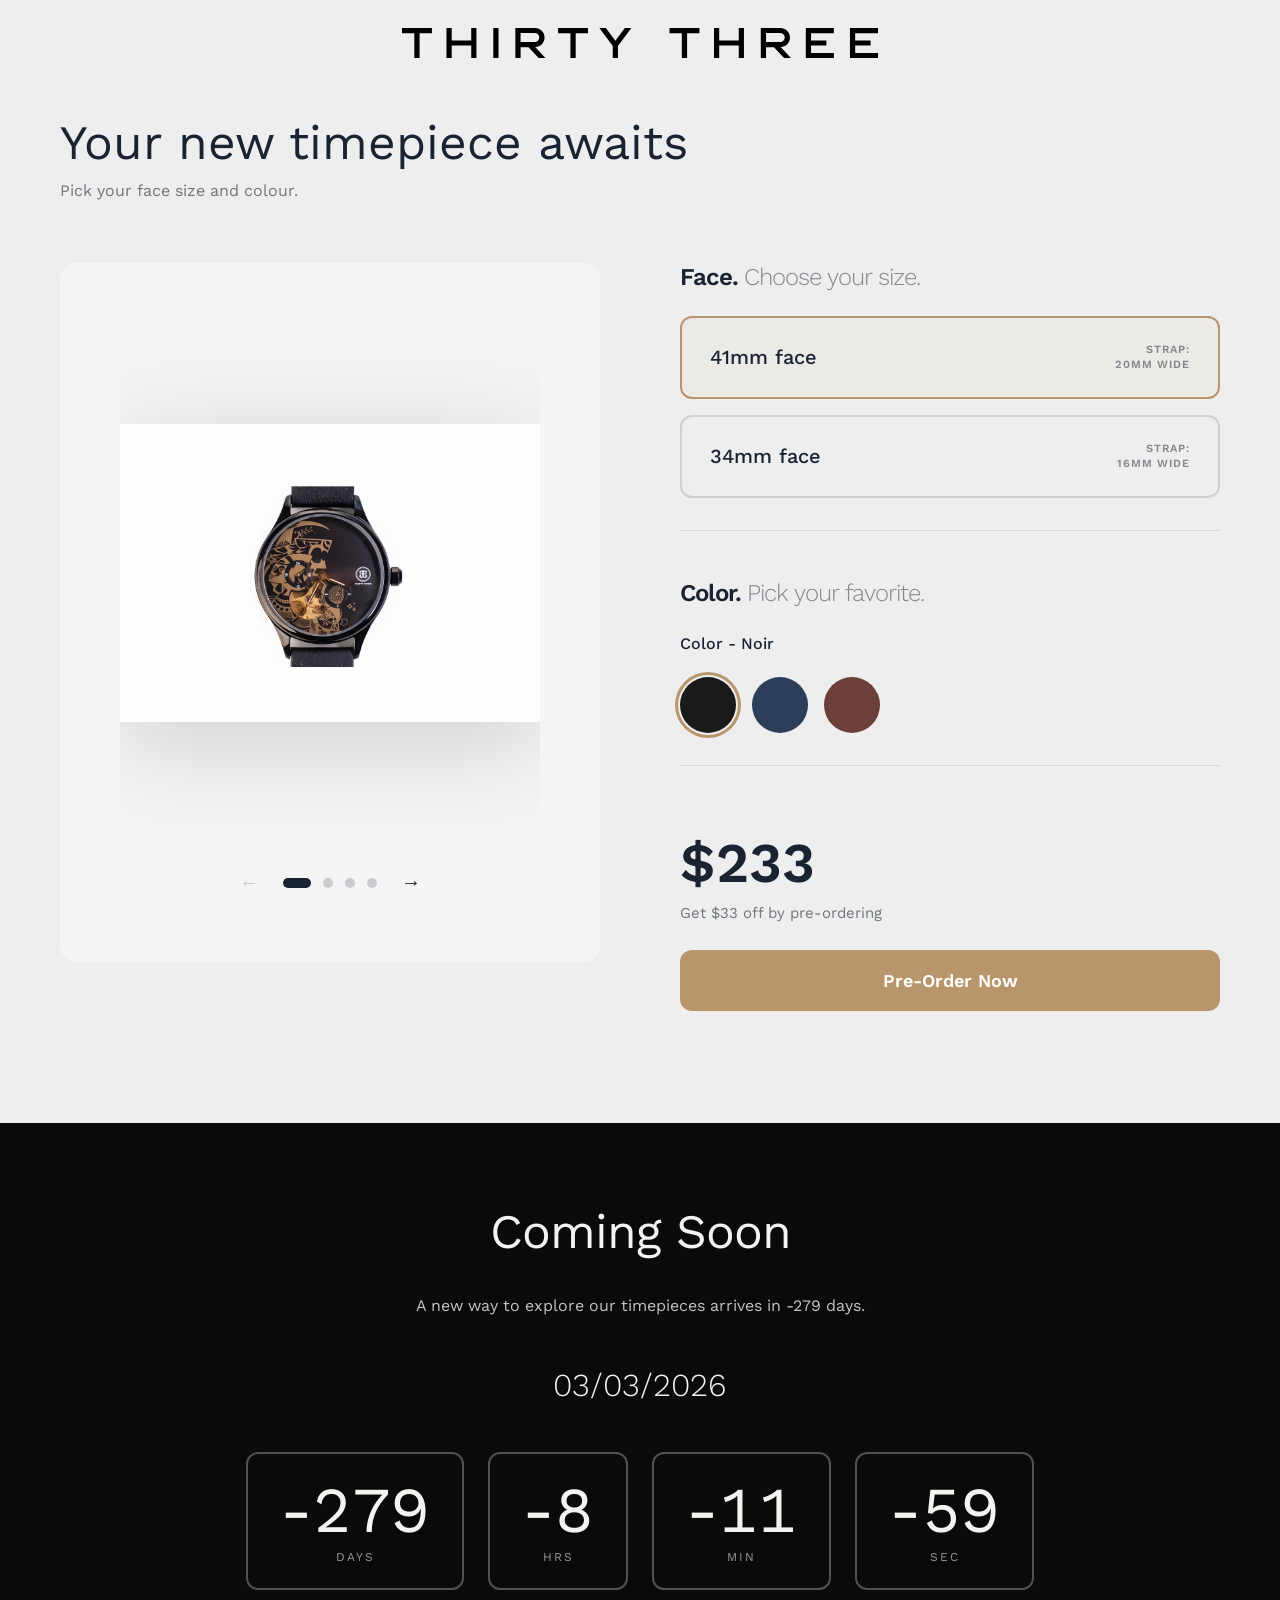
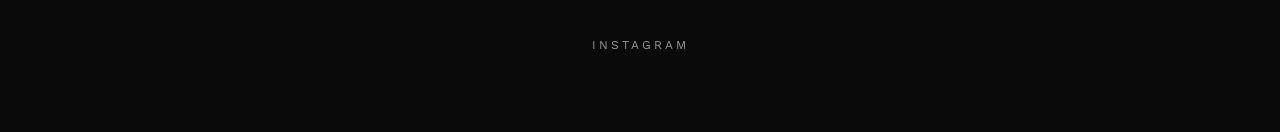
==== commit bb9fa09d: "Pre-Order Interactions" ====
--- a/pre-order.html
+++ b/pre-order.html
@@ -33,16 +33,26 @@
           <div class="preorder-image-section">
             <div class="watch-display-area">
               <img
-                src="./Assets/Chapter 1.1 Noir/Noir M main 01.png"
+                src=""
                 alt="Selected watch"
                 class="selected-watch-image"
                 id="selectedWatchImage"
               />
             </div>
             <div class="image-dots">
-              <span class="dot active"></span>
-              <span class="dot"></span>
-              <span class="dot"></span>
+              <button
+                class="carousel-arrow carousel-prev"
+                aria-label="Previous image"
+              >
+                ←
+              </button>
+              <div class="dots-container"></div>
+              <button
+                class="carousel-arrow carousel-next"
+                aria-label="Next image"
+              >
+                →
+              </button>
             </div>
           </div>
 
@@ -112,7 +122,39 @@
         </div>
       </div>
     </section>
+    <footer class="footer">
+      <div class="footer-container">
+        <h2 class="footer-title">Coming Soon</h2>
+        <p class="footer-subtitle">
+          A new way to explore our timepieces arrives in
+          <span class="footer-days-text">27</span> days.
+        </p>
 
+        <div class="footer-date">03/03/2026</div>
+
+        <div class="footer-countdown">
+          <div class="countdown-box">
+            <div class="countdown-number countdown-number-days">27</div>
+            <div class="countdown-label">DAYS</div>
+          </div>
+          <div class="countdown-box">
+            <div class="countdown-number countdown-number-hours">10</div>
+            <div class="countdown-label">HRS</div>
+          </div>
+          <div class="countdown-box">
+            <div class="countdown-number countdown-number-minutes">59</div>
+            <div class="countdown-label">MIN</div>
+          </div>
+          <div class="countdown-box">
+            <div class="countdown-number countdown-number-seconds">45</div>
+            <div class="countdown-label">SEC</div>
+          </div>
+        </div>
+
+        <a href="#" class="footer-instagram">INSTAGRAM</a>
+      </div>
+    </footer>
     <script src="script.js"></script>
+    <script src="preorder-interactive.js"></script>
   </body>
 </html>
--- a/style.css
+++ b/style.css
@@ -2068,9 +2068,7 @@
     font-size: 10px;
   }
 }
-/* ==================== FOOTER END ==================== */
-
-/* ==================== PRE-ORDER PAGE ==================== */
+/* ==================== FOOTER END ==================== */ /* ==================== PRE-ORDER PAGE ==================== */
 
 .preorder-section {
   background: var(--off-white);
@@ -2127,11 +2125,15 @@
   justify-content: center;
   align-items: center;
   min-height: 500px;
+  background: #f5f5f5;
+  border-radius: 16px;
+  padding: 0;
+  overflow: hidden;
 }
 
 .selected-watch-image {
-  max-width: 100%;
-  height: auto;
+  width: 100%;
+  height: 100%;
   object-fit: contain;
   filter: drop-shadow(0 20px 50px rgba(0, 0, 0, 0.15));
 }
@@ -2140,6 +2142,36 @@
   display: flex;
   gap: 12px;
   margin-top: 40px;
+  align-items: center;
+  justify-content: center;
+}
+
+.dots-container {
+  display: flex;
+  gap: 12px;
+}
+
+.carousel-arrow {
+  background: none;
+  border: none;
+  cursor: pointer;
+  padding: 8px 12px;
+  color: var(--navy);
+  font-size: 20px;
+  transition: all 0.3s ease;
+  display: flex;
+  align-items: center;
+  justify-content: center;
+}
+
+.carousel-arrow:hover:not(:disabled) {
+  color: var(--gold);
+  transform: scale(1.15);
+}
+
+.carousel-arrow:disabled {
+  color: rgba(26, 35, 50, 0.2);
+  cursor: default;
 }
 
 .dot {
@@ -2249,6 +2281,11 @@
   border: 3px solid transparent;
   transition: all 0.3s ease;
   position: relative;
+  outline: none;
+}
+
+.color-swatch:focus {
+  outline: none;
 }
 
 .color-swatch:hover {
@@ -2256,10 +2293,13 @@
 }
 
 .color-swatch.active {
-  border-color: var(--gold);
   box-shadow:
     0 0 0 2px var(--off-white),
     0 0 0 5px var(--gold);
+}
+
+.color-swatch.active:focus {
+  outline: none;
 }
 
 .price-section {
@@ -2412,7 +2452,6 @@
 }
 
 /* ==================== PRE-ORDER PAGE END ==================== */
-
 @keyframes fadeInUp {
   from {
     opacity: 0;
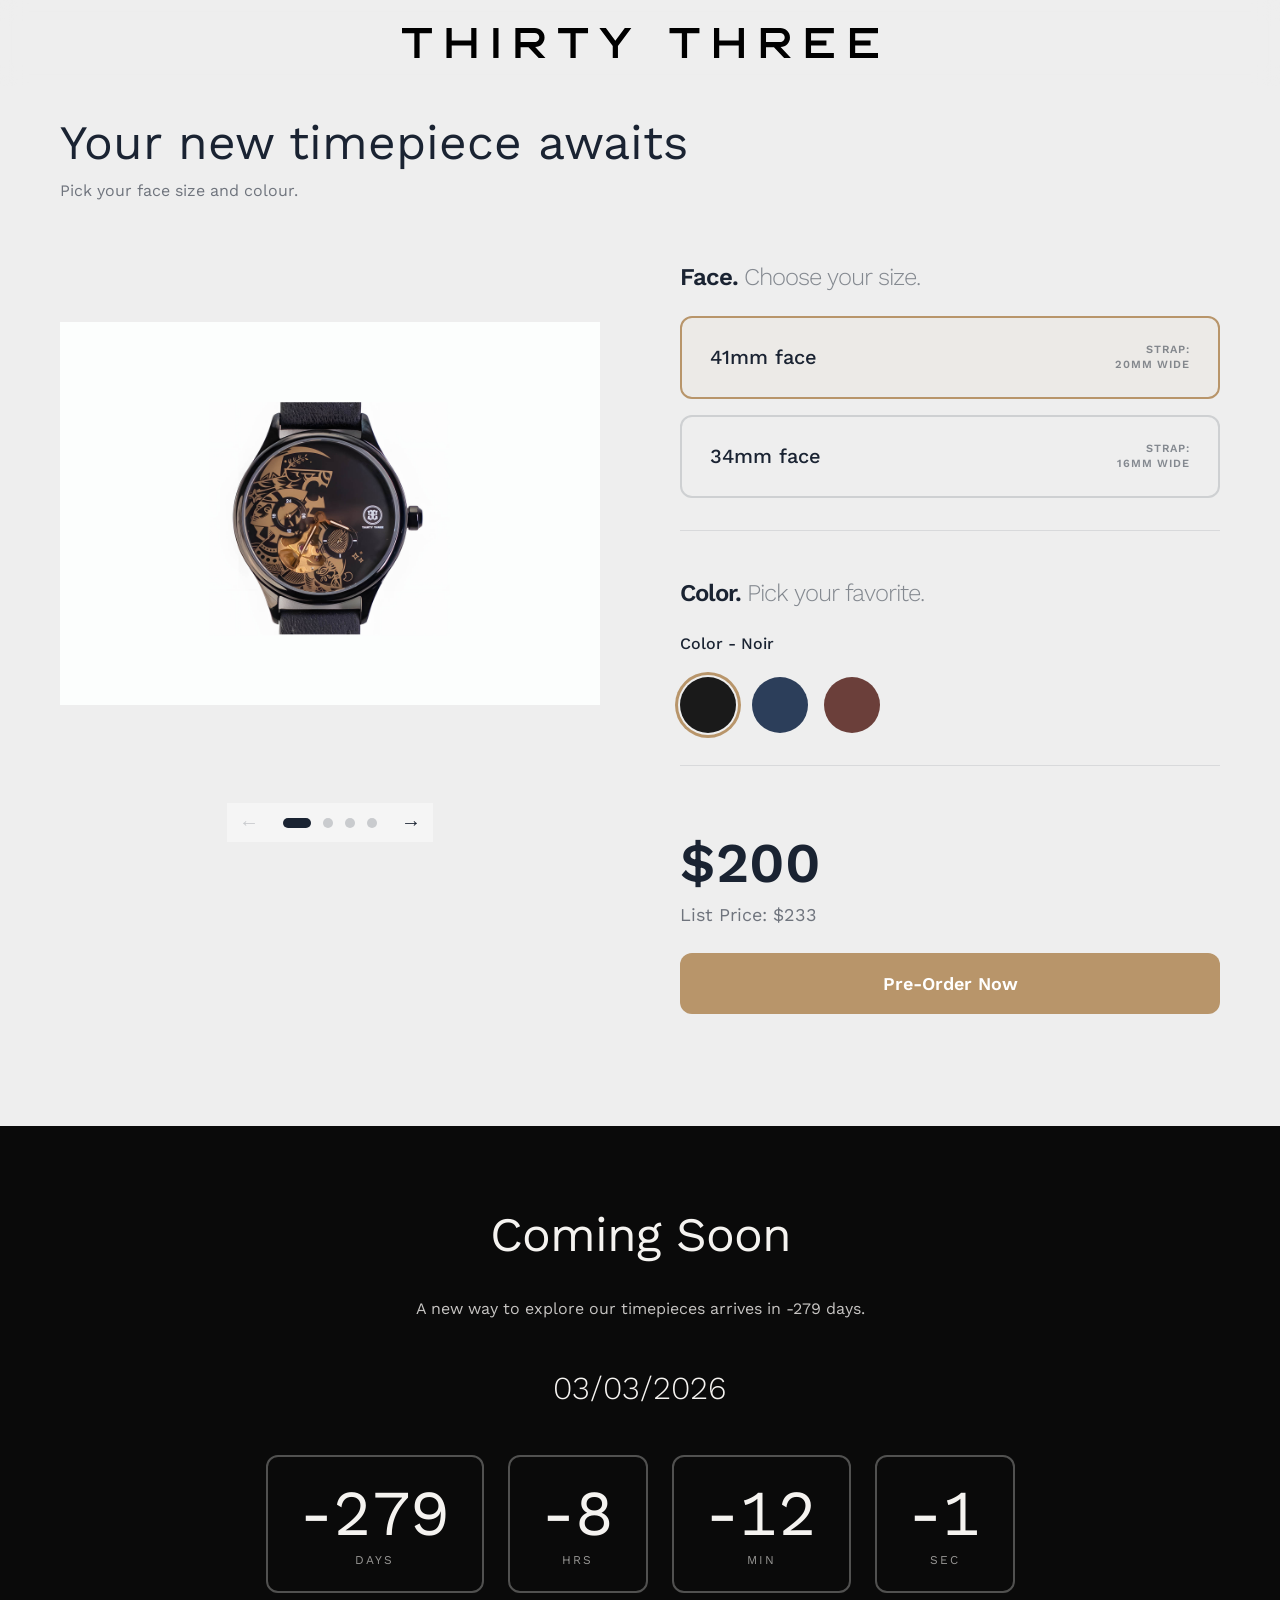
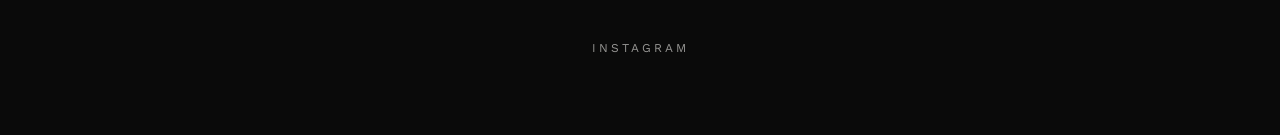
==== commit 27a384ac: "Countdown and preorder image fix" ====
--- a/pre-order.html
+++ b/pre-order.html
@@ -112,8 +112,8 @@
 
             <div class="config-group price-section">
               <div class="price-display">
-                <div class="price-amount">$233</div>
-                <div class="price-discount">Get $33 off by pre-ordering</div>
+                <div class="price-amount">$200</div>
+                <div class="price-discount">List Price: $233</div>
               </div>
 
               <button class="preorder-cta-button">Pre-Order Now</button>
--- a/style.css
+++ b/style.css
@@ -2047,6 +2047,9 @@
 }
 
 @media (max-width: 480px) {
+  .footer-countdown {
+    gap: 4px;
+  }
   .footer {
     padding: 50px 16px;
   }
@@ -2056,7 +2059,8 @@
   }
 
   .countdown-box {
-    padding: 16px 20px;
+    border: 1.5px solid rgba(245, 243, 240, 0.3);
+    padding: 16px 2px;
     min-width: 80px;
   }
 
@@ -2109,9 +2113,8 @@
 }
 
 .preorder-image-section {
-  background: #f5f5f5;
   border-radius: 16px;
-  padding: 60px;
+  padding-bottom: 60px;
   display: flex;
   flex-direction: column;
   align-items: center;
@@ -2125,8 +2128,6 @@
   justify-content: center;
   align-items: center;
   min-height: 500px;
-  background: #f5f5f5;
-  border-radius: 16px;
   padding: 0;
   overflow: hidden;
 }
@@ -2135,11 +2136,11 @@
   width: 100%;
   height: 100%;
   object-fit: contain;
-  filter: drop-shadow(0 20px 50px rgba(0, 0, 0, 0.15));
 }
 
 .image-dots {
   display: flex;
+  background: #f5f5f5;
   gap: 12px;
   margin-top: 40px;
   align-items: center;
@@ -2318,7 +2319,7 @@
 }
 
 .price-discount {
-  font-size: 15px;
+  font-size: 18px;
   color: rgba(26, 35, 50, 0.6);
 }
 
@@ -2348,7 +2349,7 @@
   }
 
   .preorder-image-section {
-    padding: 48px;
+    padding-bottom: 48px;
   }
 }
 
@@ -2364,7 +2365,7 @@
 
   .preorder-image-section {
     position: static;
-    padding: 40px;
+    padding-bottom: 40px;
   }
 
   .watch-display-area {
@@ -2386,7 +2387,7 @@
   }
 
   .preorder-image-section {
-    padding: 32px;
+    padding-bottom: 32px;
   }
 
   .watch-display-area {
@@ -2416,7 +2417,7 @@
   }
 
   .preorder-image-section {
-    padding: 24px;
+    padding-bottom: 24px;
     border-radius: 12px;
   }
 
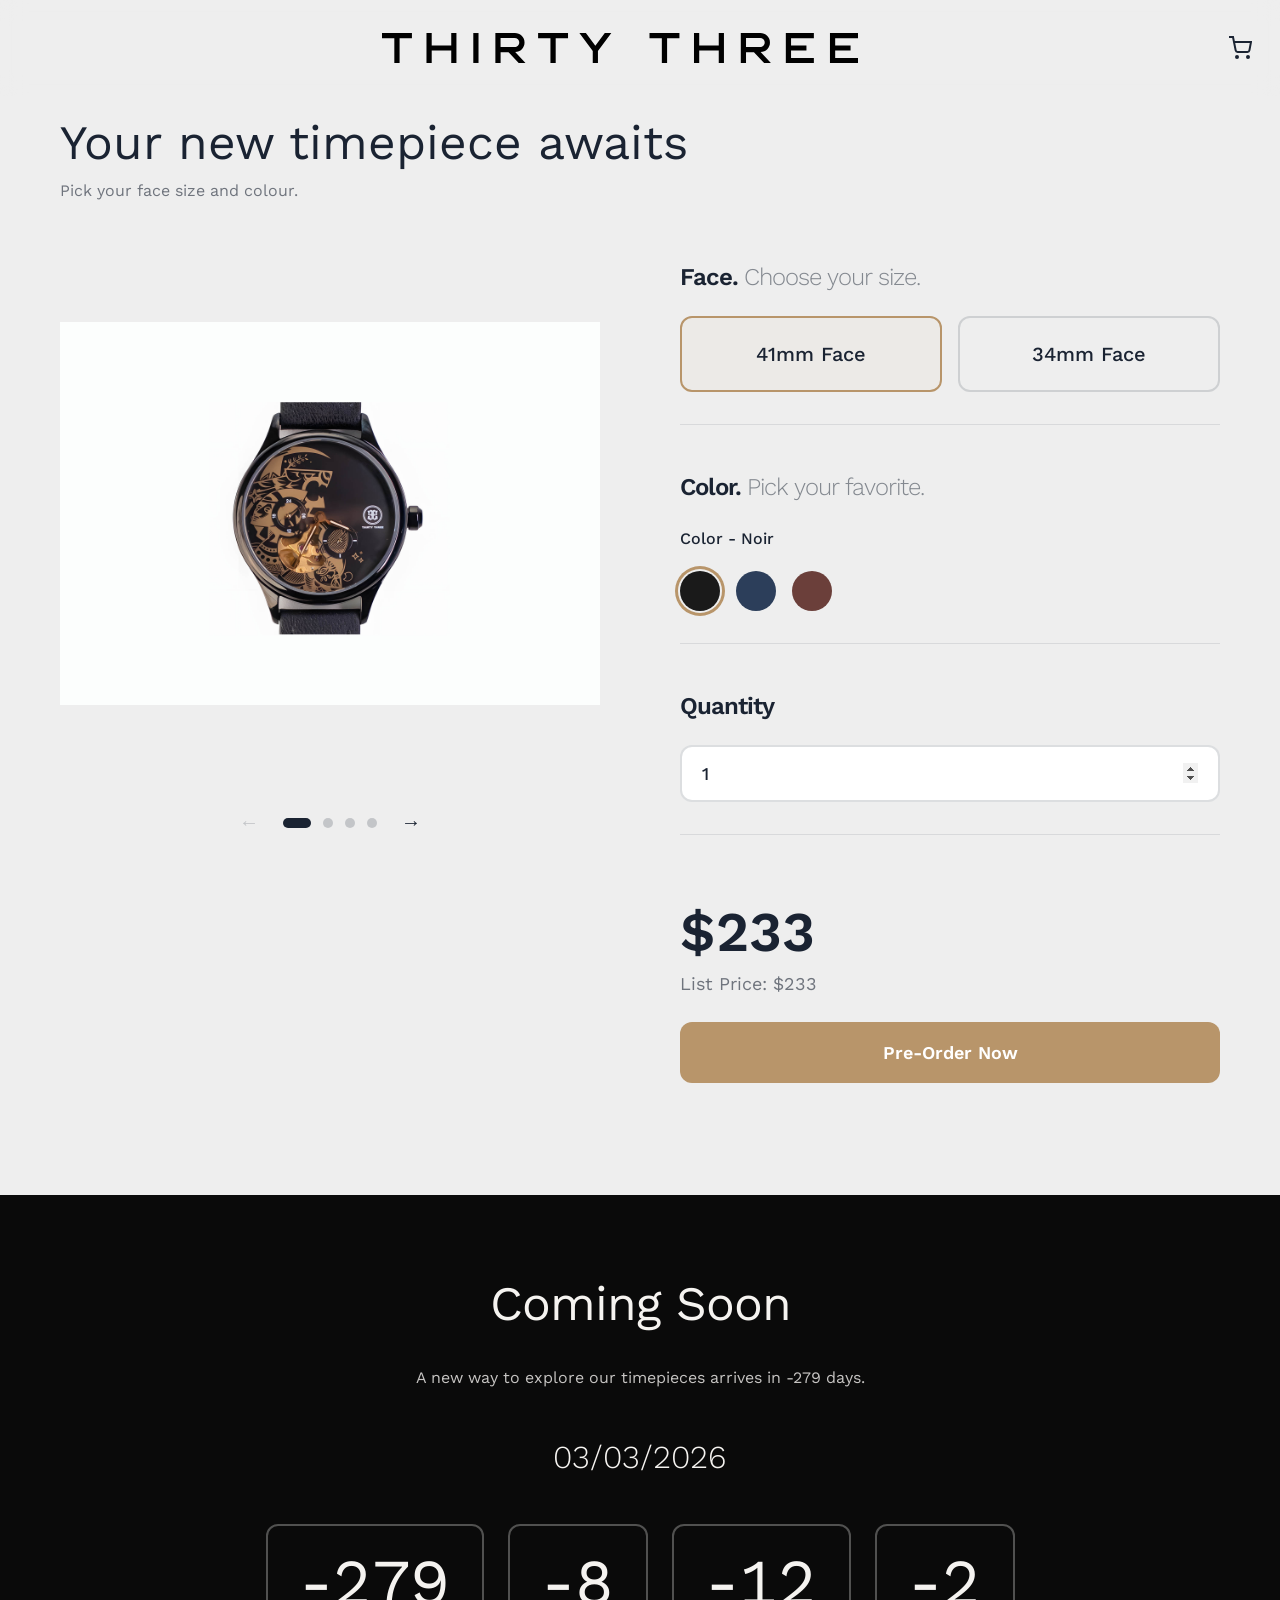
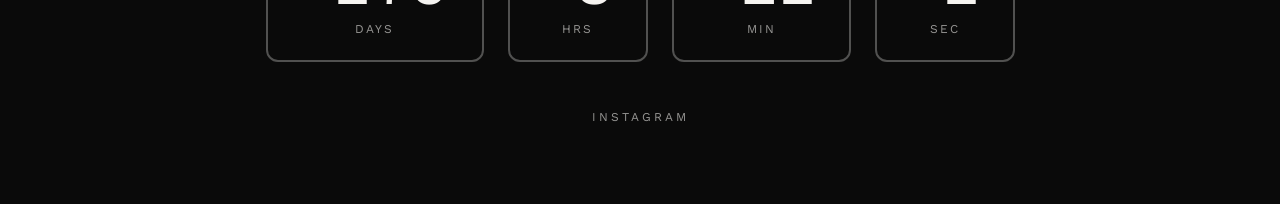
==== commit c2385279: "Pre-Order Restructure" ====
--- a/pre-order.html
+++ b/pre-order.html
@@ -19,6 +19,21 @@
           alt="ThirtyThree Collection"
           class="brand-logo"
         />
+      </a>
+      <a href="#cart" class="cart-icon-link" aria-label="Shopping cart">
+        <svg
+          class="cart-icon"
+          viewBox="0 0 24 24"
+          fill="none"
+          stroke="currentColor"
+          stroke-width="2"
+        >
+          <circle cx="9" cy="21" r="1"></circle>
+          <circle cx="20" cy="21" r="1"></circle>
+          <path
+            d="M1 1h4l2.68 13.39a2 2 0 0 0 2 1.61h9.72a2 2 0 0 0 2-1.61L23 6H6"
+          ></path>
+        </svg>
       </a>
     </div>
 
@@ -65,19 +80,13 @@
               <div class="size-options">
                 <div class="size-option active" data-size="41mm">
                   <div class="size-option-content">
-                    <span class="size-option-name">41mm face</span>
-                    <span class="size-option-detail"
-                      >STRAP:<br />20MM WIDE</span
-                    >
+                    <span class="size-option-name">41mm Face</span>
                   </div>
                 </div>
 
                 <div class="size-option" data-size="34mm">
                   <div class="size-option-content">
-                    <span class="size-option-name">34mm face</span>
-                    <span class="size-option-detail"
-                      >STRAP:<br />16MM WIDE</span
-                    >
+                    <span class="size-option-name">34mm Face</span>
                   </div>
                 </div>
               </div>
@@ -110,9 +119,22 @@
               </div>
             </div>
 
+            <div class="config-group">
+              <h2 class="config-label">Quantity</h2>
+
+              <input
+                type="number"
+                id="quantity-input"
+                class="quantity-input"
+                value="1"
+                min="1"
+                max="999"
+              />
+            </div>
+
             <div class="config-group price-section">
               <div class="price-display">
-                <div class="price-amount">$200</div>
+                <div class="price-amount">$233</div>
                 <div class="price-discount">List Price: $233</div>
               </div>
 
--- a/style.css
+++ b/style.css
@@ -409,7 +409,6 @@
 }
 
 /* ==================== TOP LOGO BRAND SYSTEM ==================== */
-
 .top-logo-brand {
   position: fixed;
   top: 0;
@@ -417,7 +416,7 @@
   right: 0;
   z-index: 200;
   display: flex;
-  justify-content: center;
+  justify-content: space-between;
   align-items: center;
   padding: 28px 20px;
   background: rgba(238, 238, 238, 0.95);
@@ -432,7 +431,9 @@
 }
 
 .brand-logo-link {
-  display: block;
+  flex: 1;
+  display: flex;
+  justify-content: center;
   text-decoration: none;
   transition: transform 0.3s ease;
 }
@@ -457,6 +458,32 @@
   height: 26px;
 }
 
+.cart-icon-link {
+  display: flex;
+  align-items: center;
+  justify-content: center;
+  width: 40px;
+  height: 40px;
+  color: var(--navy);
+  transition: all 0.3s ease;
+  cursor: pointer;
+  text-decoration: none;
+}
+
+.cart-icon {
+  width: 24px;
+  height: 24px;
+  stroke: var(--navy);
+}
+
+.cart-icon-link:hover {
+  color: var(--gold);
+}
+
+.cart-icon-link:hover .cart-icon {
+  stroke: var(--gold);
+}
+
 @media (max-width: 900px) {
   .top-logo-brand {
     padding: 24px 0;
@@ -473,6 +500,16 @@
   .top-logo-brand.scrolled .brand-logo {
     height: 25px;
   }
+
+  .cart-icon-link {
+    width: 38px;
+    height: 38px;
+  }
+
+  .cart-icon {
+    width: 22px;
+    height: 22px;
+  }
 }
 
 @media (max-width: 768px) {
@@ -485,12 +522,22 @@
   }
 
   .brand-logo {
-    height: 25px;
+    height: 23px;
     max-width: calc(100vw - 32px);
   }
 
   .top-logo-brand.scrolled .brand-logo {
-    height: 22px;
+    height: 20px;
+  }
+
+  .cart-icon-link {
+    width: 36px;
+    height: 36px;
+  }
+
+  .cart-icon {
+    width: 20px;
+    height: 20px;
   }
 }
 
@@ -504,10 +551,20 @@
   }
 
   .brand-logo {
-    height: 22px;
+    height: 18px;
   }
 
   .top-logo-brand.scrolled .brand-logo {
+    height: 15px;
+  }
+
+  .cart-icon-link {
+    width: 32px;
+    height: 32px;
+  }
+
+  .cart-icon {
+    width: 18px;
     height: 18px;
   }
 }
@@ -2072,7 +2129,9 @@
     font-size: 10px;
   }
 }
-/* ==================== FOOTER END ==================== */ /* ==================== PRE-ORDER PAGE ==================== */
+/* ==================== FOOTER END ==================== */
+
+/* ==================== PRE-ORDER PAGE ==================== */
 
 .preorder-section {
   background: var(--off-white);
@@ -2140,7 +2199,6 @@
 
 .image-dots {
   display: flex;
-  background: #f5f5f5;
   gap: 12px;
   margin-top: 40px;
   align-items: center;
@@ -2219,8 +2277,8 @@
 }
 
 .size-options {
-  display: flex;
-  flex-direction: column;
+  display: grid;
+  grid-template-columns: 1fr 1fr;
   gap: 16px;
 }
 
@@ -2243,7 +2301,7 @@
 
 .size-option-content {
   display: flex;
-  justify-content: space-between;
+  justify-content: center;
   align-items: center;
 }
 
@@ -2251,15 +2309,6 @@
   font-size: 20px;
   font-weight: 500;
   color: var(--navy);
-}
-
-.size-option-detail {
-  font-size: 11px;
-  font-weight: 600;
-  letter-spacing: 1px;
-  color: rgba(26, 35, 50, 0.5);
-  text-align: right;
-  line-height: 1.4;
 }
 
 .selected-color-name {
@@ -2275,8 +2324,8 @@
 }
 
 .color-swatch {
-  width: 56px;
-  height: 56px;
+  width: 40px;
+  height: 40px;
   border-radius: 50%;
   cursor: pointer;
   border: 3px solid transparent;
@@ -2301,6 +2350,34 @@
 
 .color-swatch.active:focus {
   outline: none;
+}
+
+.quantity-input {
+  width: 100%;
+  padding: 16px 20px;
+  font-size: 18px;
+  font-weight: 500;
+  border: 2px solid rgba(26, 35, 50, 0.15);
+  border-radius: 12px;
+  color: var(--navy);
+  font-family: "Work Sans", sans-serif;
+  transition: all 0.3s ease;
+}
+
+.quantity-input:hover {
+  border-color: var(--gold);
+}
+
+.quantity-input:focus {
+  outline: none;
+  border-color: var(--gold);
+  box-shadow: 0 0 0 3px rgba(184, 149, 106, 0.1);
+}
+
+.quantity-input::-webkit-outer-spin-button,
+.quantity-input::-webkit-inner-spin-button {
+  -webkit-appearance: inner-spin-button !important;
+  opacity: 1;
 }
 
 .price-section {
@@ -2425,6 +2502,10 @@
     min-height: 300px;
   }
 
+  .size-options {
+    gap: 12px;
+  }
+
   .size-option {
     padding: 20px 20px;
   }
@@ -2433,13 +2514,18 @@
     font-size: 18px;
   }
 
-  .size-option-detail {
-    font-size: 10px;
+  .config-label {
+    font-size: 18px;
+  }
+
+  .quantity-input {
+    padding: 14px 16px;
+    font-size: 16px;
   }
 
   .color-swatch {
-    width: 48px;
-    height: 48px;
+    width: 35px;
+    height: 35px;
   }
 
   .price-amount {
@@ -2453,6 +2539,7 @@
 }
 
 /* ==================== PRE-ORDER PAGE END ==================== */
+
 @keyframes fadeInUp {
   from {
     opacity: 0;
